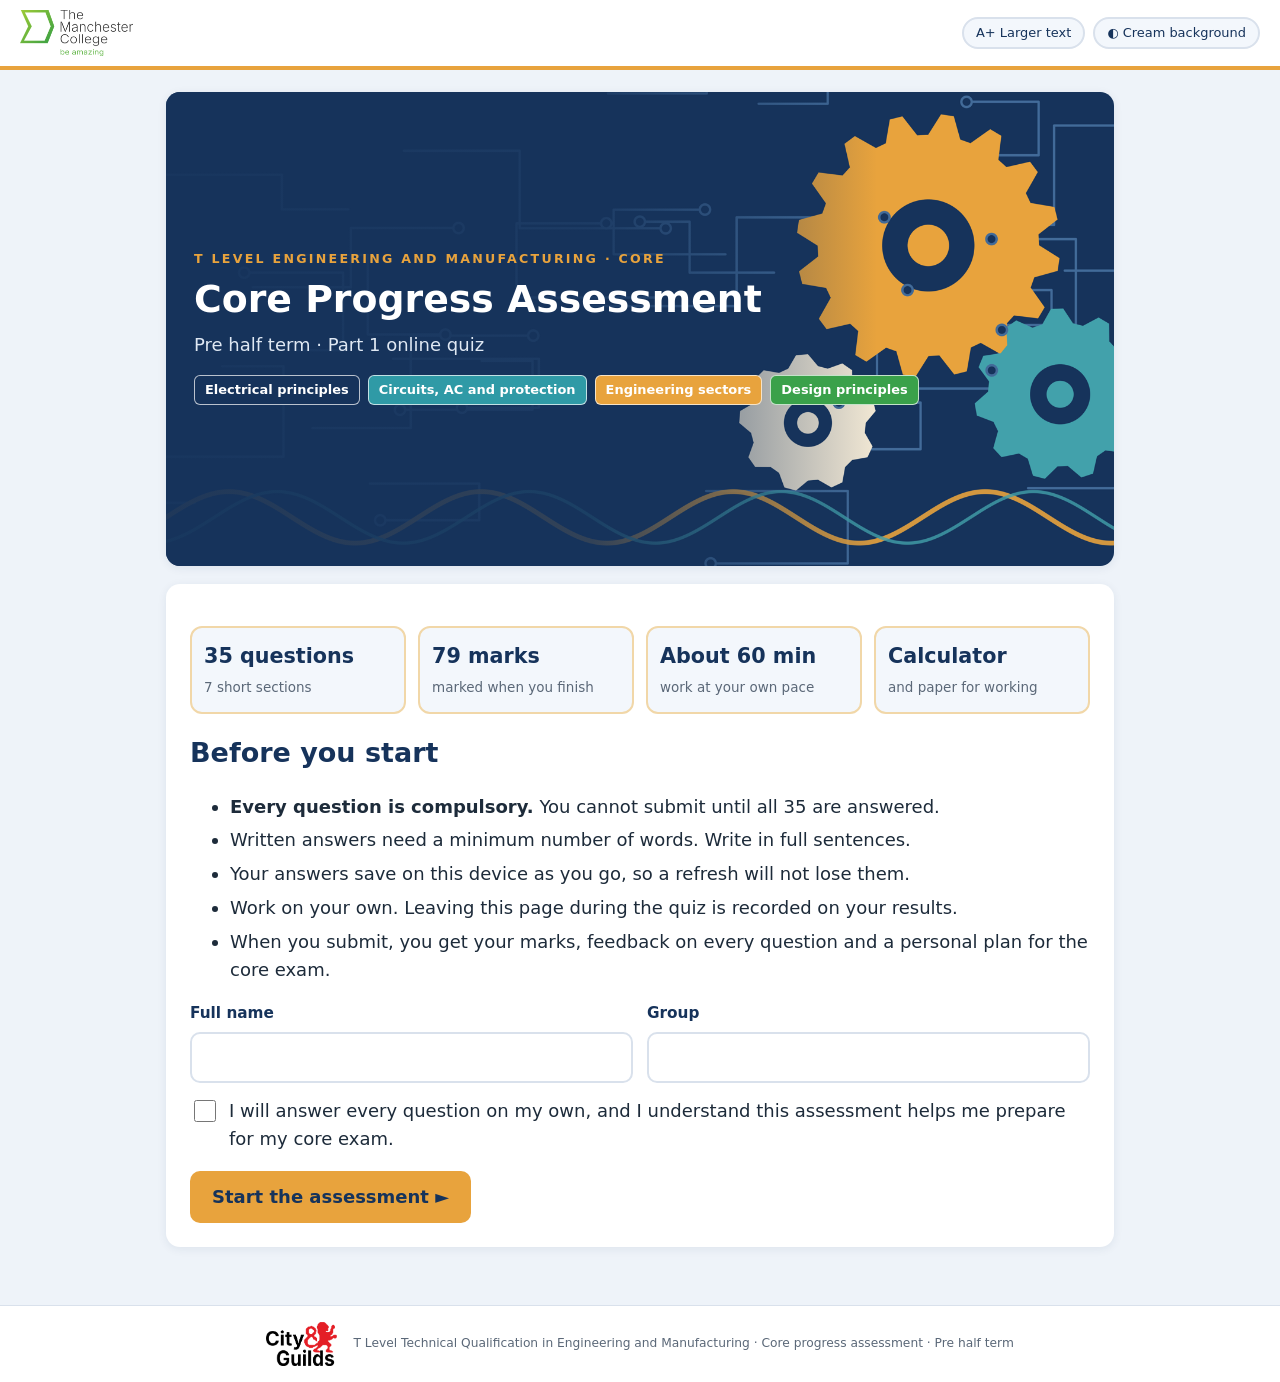
==== index.html @ 7dcbe788 "Add online core progress assessment with auto-marking, personal feedback and teacher dashboard Co-Au" ====
<!doctype html>
<html lang="en-GB">
<head>
<meta charset="utf-8">
<meta name="viewport" content="width=device-width, initial-scale=1">
<title>Core Progress Assessment</title>
<meta name="description" content="T Level Engineering and Manufacturing core progress assessment, pre half term.">
<link rel="stylesheet" href="css/style.css">
</head>
<body>
<header class="topbar">
  <img src="img/tmc.png" alt="The Manchester College" class="logo-tmc">
  <div class="topbar-mid" id="topbarMid"></div>
  <div class="a11y">
    <button type="button" class="chip" id="btnText" aria-pressed="false" title="Larger text">A+ Larger text</button>
    <button type="button" class="chip" id="btnCream" aria-pressed="false" title="Cream background (reading support)">◐ Cream background</button>
  </div>
</header>

<main id="app" tabindex="-1"></main>

<footer class="foot">
  <img src="img/cg.png" alt="City &amp; Guilds" class="logo-cg">
  <span>T Level Technical Qualification in Engineering and Manufacturing · Core progress assessment · Pre half term</span>
</footer>

<div class="modal" id="modal" hidden>
  <div class="modal-card" role="dialog" aria-modal="true" aria-labelledby="modalTitle">
    <h2 id="modalTitle"></h2>
    <div id="modalBody"></div>
    <div class="modal-actions" id="modalActions"></div>
  </div>
</div>

<script src="js/data.js"></script>
<script src="js/engine.js"></script>
<script src="js/app.js"></script>
</body>
</html>
---- css/style.css ----
:root {
  --navy: #16335B; --navy-2: #22487a; --amber: #E8A33D; --teal: #2F9AA6; --green: #2E8B3E; --red: #C0392B;
  --ink: #1d2b3a; --muted: #5b6878; --line: #d9e1ec; --soft: #f3f7fc; --card: #ffffff; --bg: #eef3f9;
  --fs: 18px; --radius: 14px;
}
body.cream { --bg: #f7f1e1; --card: #fffaf0; --soft: #fbf5e6; }
body.big { --fs: 21px; }
* { box-sizing: border-box; }
html { font-size: var(--fs); }
body { margin: 0; background: var(--bg); color: var(--ink); font-family: Verdana, "DejaVu Sans", Arial, sans-serif; line-height: 1.55; }
button, input, textarea { font: inherit; }
h1, h2, h3 { color: var(--navy); line-height: 1.25; }
a { color: var(--navy-2); }

.topbar { display: flex; align-items: center; gap: 16px; padding: 10px 20px; background: #fff; border-bottom: 4px solid var(--amber); position: sticky; top: 0; z-index: 20; }
.logo-tmc { height: 46px; width: auto; }
.topbar-mid { flex: 1; min-width: 0; }
.a11y { display: flex; gap: 8px; flex-wrap: wrap; justify-content: flex-end; }
.chip { border: 2px solid var(--line); background: var(--soft); color: var(--navy); border-radius: 999px; padding: 4px 12px; font-size: .72rem; cursor: pointer; }
.chip[aria-pressed="true"] { background: var(--navy); color: #fff; border-color: var(--navy); }

main { max-width: 980px; margin: 0 auto; padding: 22px 16px 40px; outline: none; }
.foot { display: flex; align-items: center; gap: 16px; justify-content: center; padding: 16px; color: var(--muted); font-size: .68rem; border-top: 1px solid var(--line); background: #fff; flex-wrap: wrap; text-align: center; }
.logo-cg { height: 44px; }

.card { background: var(--card); border-radius: var(--radius); box-shadow: 0 2px 10px rgba(22, 51, 91, .08); padding: 24px; margin-bottom: 18px; }
.hero { border-radius: var(--radius); overflow: hidden; position: relative; background: var(--navy); color: #fff; }
.hero img { width: 100%; display: block; aspect-ratio: 2 / 1; object-fit: cover; }
.hero .hero-text { position: absolute; inset: 0; padding: 28px; background: linear-gradient(90deg, rgba(22,51,91,.95) 0%, rgba(22,51,91,.85) 45%, rgba(22,51,91,0) 75%); display: flex; flex-direction: column; justify-content: center; }
.hero .kicker { color: var(--amber); letter-spacing: .18em; font-weight: bold; font-size: .7rem; text-transform: uppercase; }
.hero h1 { color: #fff; font-size: 2.1rem; margin: .2em 0; }
.hero p { margin: 0; color: #dfe8f3; }
.tags { display: flex; flex-wrap: wrap; gap: 8px; margin: 16px 0 4px; }
.tag { color: #fff; border: 1.5px solid rgba(255,255,255,.7); border-radius: 6px; padding: 4px 10px; font-size: .72rem; font-weight: bold; }

.facts { display: grid; grid-template-columns: repeat(4, 1fr); gap: 12px; margin: 18px 0; }
.fact { background: var(--soft); border: 2px solid #f1d7a8; border-radius: 12px; padding: 12px; }
.fact b { display: block; color: var(--navy); font-size: 1.15rem; }
.fact span { color: var(--muted); font-size: .75rem; }
.rules li { margin: 6px 0; }
.form-row { display: grid; grid-template-columns: 1fr 1fr; gap: 14px; margin: 12px 0; }
label.field { display: block; font-weight: bold; color: var(--navy); font-size: .85rem; }
label.field input { display: block; width: 100%; margin-top: 6px; padding: 12px; border: 2px solid var(--line); border-radius: 10px; background: #fff; }
label.check { display: flex; gap: 10px; align-items: flex-start; margin: 14px 0; cursor: pointer; }
label.check input { width: 22px; height: 22px; margin-top: 3px; flex: none; }

.btn { border: none; border-radius: 10px; padding: 12px 22px; font-weight: bold; cursor: pointer; background: var(--navy); color: #fff; }
.btn:hover { background: var(--navy-2); }
.btn:disabled { background: #9aa8b8; cursor: not-allowed; }
.btn.amber { background: var(--amber); color: var(--navy); }
.btn.ghost { background: transparent; color: var(--navy); border: 2px solid var(--navy); }
.btn.green { background: var(--green); }
.btn-row { display: flex; gap: 12px; flex-wrap: wrap; align-items: center; margin-top: 18px; }
.spacer { flex: 1; }

/* quiz */
.progress { display: flex; align-items: center; gap: 12px; font-size: .75rem; color: var(--navy); }
.bar { flex: 1; height: 12px; background: var(--line); border-radius: 999px; overflow: hidden; }
.bar > i { display: block; height: 100%; background: linear-gradient(90deg, var(--teal), var(--amber)); border-radius: 999px; transition: width .4s; }
.qmap { display: grid; grid-template-columns: repeat(auto-fill, minmax(38px, 1fr)); gap: 6px; margin: 14px 0 6px; }
.qmap button { aspect-ratio: 1; border-radius: 8px; border: 2px solid var(--line); background: #fff; color: var(--navy); font-weight: bold; font-size: .72rem; cursor: pointer; position: relative; padding: 0; }
.qmap button.done { background: var(--navy); color: #fff; border-color: var(--navy); }
.qmap button.cur { outline: 3px solid var(--amber); outline-offset: 1px; }
.qmap button.flag::after { content: "⚑"; position: absolute; top: -8px; right: -5px; color: var(--amber); font-size: .8rem; }
.legend { font-size: .68rem; color: var(--muted); display: flex; gap: 16px; flex-wrap: wrap; }

.section-intro { border-left: 8px solid var(--amber); }
.qhead { display: flex; justify-content: space-between; align-items: center; gap: 12px; flex-wrap: wrap; }
.qtype { display: inline-flex; gap: 8px; align-items: center; background: var(--soft); border-radius: 999px; padding: 4px 14px; font-size: .72rem; color: var(--navy); font-weight: bold; }
.qtype.adv { background: #fff1db; color: #8a5a10; }
.pts { font-size: .75rem; color: var(--muted); font-weight: bold; }
.qtext { font-size: 1.05rem; margin: 16px 0; }
.how { font-size: .78rem; color: var(--muted); margin-top: -6px; }
.answer-input { width: 100%; padding: 14px; border: 2px solid var(--line); border-radius: 10px; background: #fff; font-size: 1rem; }
.answer-input:focus, label.field input:focus { border-color: var(--teal); outline: 3px solid rgba(47, 154, 166, .25); }
textarea.answer-input { min-height: 190px; resize: vertical; line-height: 1.6; }
.num-wrap { display: flex; align-items: center; gap: 10px; max-width: 420px; }
.unit { font-weight: bold; color: var(--navy); }
.counter { font-size: .72rem; color: var(--muted); margin-top: 6px; }
.counter.ok { color: var(--green); }
.opts { display: grid; gap: 10px; }
.opt { display: flex; gap: 12px; align-items: flex-start; border: 2px solid var(--line); border-radius: 12px; padding: 12px 14px; background: #fff; cursor: pointer; }
.opt:hover { border-color: var(--teal); }
.opt.sel { border-color: var(--navy); background: #eaf0f8; }
.opt input { width: 22px; height: 22px; margin-top: 2px; flex: none; }
.opt .letter { font-weight: bold; color: var(--navy); }
.flagbtn { background: none; border: 2px dashed var(--amber); color: #8a5a10; border-radius: 10px; padding: 8px 14px; cursor: pointer; font-size: .75rem; }
.flagbtn[aria-pressed="true"] { background: #fff1db; border-style: solid; }
.warn { background: #fff4f2; border: 2px solid #f0b4ab; color: #8c2a1f; border-radius: 12px; padding: 12px 16px; margin: 12px 0; font-size: .85rem; }
.info { background: #eef7f8; border: 2px solid #b9dfe3; border-radius: 12px; padding: 12px 16px; margin: 12px 0; font-size: .85rem; }
.review-list { list-style: none; padding: 0; margin: 0; display: grid; gap: 6px; }
.review-list li { display: flex; justify-content: space-between; gap: 10px; padding: 10px 12px; border-radius: 10px; background: var(--soft); align-items: center; font-size: .82rem; }
.review-list li.missing { background: #fff4f2; }
.review-list .st { font-weight: bold; white-space: nowrap; }

/* results */
.score-wrap { display: grid; grid-template-columns: 220px 1fr; gap: 24px; align-items: center; }
.ring { width: 200px; height: 200px; position: relative; }
.ring svg { transform: rotate(-90deg); }
.ring .ring-txt { position: absolute; inset: 0; display: flex; flex-direction: column; align-items: center; justify-content: center; }
.ring .big { font-size: 2.3rem; font-weight: bold; color: var(--navy); }
.ring .small { font-size: .75rem; color: var(--muted); }
.bandpill { display: inline-block; color: #fff; padding: 6px 16px; border-radius: 999px; font-weight: bold; }
.meter { margin: 12px 0; }
.meter .top { display: flex; justify-content: space-between; font-size: .8rem; font-weight: bold; color: var(--navy); }
.meter .bar { height: 14px; margin-top: 4px; }
.meter .bar > i { background: var(--c, var(--navy)); }
.badges { display: flex; flex-wrap: wrap; gap: 12px; }
.badge { flex: 1 1 180px; border-radius: 14px; padding: 14px; background: linear-gradient(135deg, #fff7e8, #fff); border: 2px solid #f1d7a8; text-align: center; }
.badge .ic { font-size: 2rem; }
.badge b { display: block; color: var(--navy); }
.badge span { font-size: .7rem; color: var(--muted); }
.badge.locked { filter: grayscale(1); opacity: .45; }
.prio { border-left: 8px solid var(--c, var(--amber)); padding-left: 16px; margin: 16px 0; }
.prio h3 { margin: 0 0 6px; }
.prio ol { margin: 6px 0 0; padding-left: 22px; }
.plan { width: 100%; border-collapse: collapse; font-size: .8rem; }
.plan th, .plan td { border: 1px solid var(--line); padding: 8px 10px; text-align: left; vertical-align: top; }
.plan th { background: var(--navy); color: #fff; }
details.qr { border: 2px solid var(--line); border-radius: 12px; margin: 8px 0; background: #fff; }
details.qr summary { cursor: pointer; padding: 12px 14px; display: flex; gap: 10px; align-items: center; font-size: .82rem; list-style: none; }
details.qr summary::-webkit-details-marker { display: none; }
details.qr .body { padding: 0 16px 14px; font-size: .82rem; }
.mk { min-width: 64px; text-align: center; border-radius: 999px; padding: 2px 8px; font-weight: bold; color: #fff; font-size: .72rem; }
.mk.correct { background: var(--green); } .mk.partial { background: var(--amber); color: var(--navy); } .mk.wrong { background: var(--red); }
.yours { background: var(--soft); padding: 8px 10px; border-radius: 8px; white-space: pre-wrap; }
.crit-hit { color: var(--green); } .crit-miss { color: var(--red); }
.pledge textarea { min-height: 90px; }
.confetti { position: fixed; inset: 0; pointer-events: none; z-index: 60; }

.modal { position: fixed; inset: 0; background: rgba(10, 25, 45, .55); display: flex; align-items: center; justify-content: center; z-index: 50; padding: 16px; }
.modal[hidden] { display: none; }
.modal-card { background: #fff; border-radius: var(--radius); padding: 24px; max-width: 560px; width: 100%; }
.modal-actions { display: flex; gap: 12px; justify-content: flex-end; flex-wrap: wrap; margin-top: 16px; }

.marking { text-align: center; padding: 60px 20px; }
.gear-spin { font-size: 4rem; display: inline-block; animation: spin 1.6s linear infinite; }
@keyframes spin { to { transform: rotate(360deg); } }

@media (max-width: 720px) {
  .facts { grid-template-columns: 1fr 1fr; }
  .form-row { grid-template-columns: 1fr; }
  .score-wrap { grid-template-columns: 1fr; justify-items: center; }
  .hero h1 { font-size: 1.4rem; }
  .hero img { aspect-ratio: 4 / 3; }
  .a11y .chip { font-size: .62rem; }
  .logo-tmc { height: 34px; }
}
@media print {
  .topbar, .no-print, .btn-row, .a11y { display: none !important; }
  body { background: #fff; font-size: 11pt; }
  .card { box-shadow: none; border: 1px solid #ccc; break-inside: avoid; }
  details.qr { break-inside: avoid; }
  details.qr .body { display: block !important; }
  main { max-width: none; padding: 0; }
}
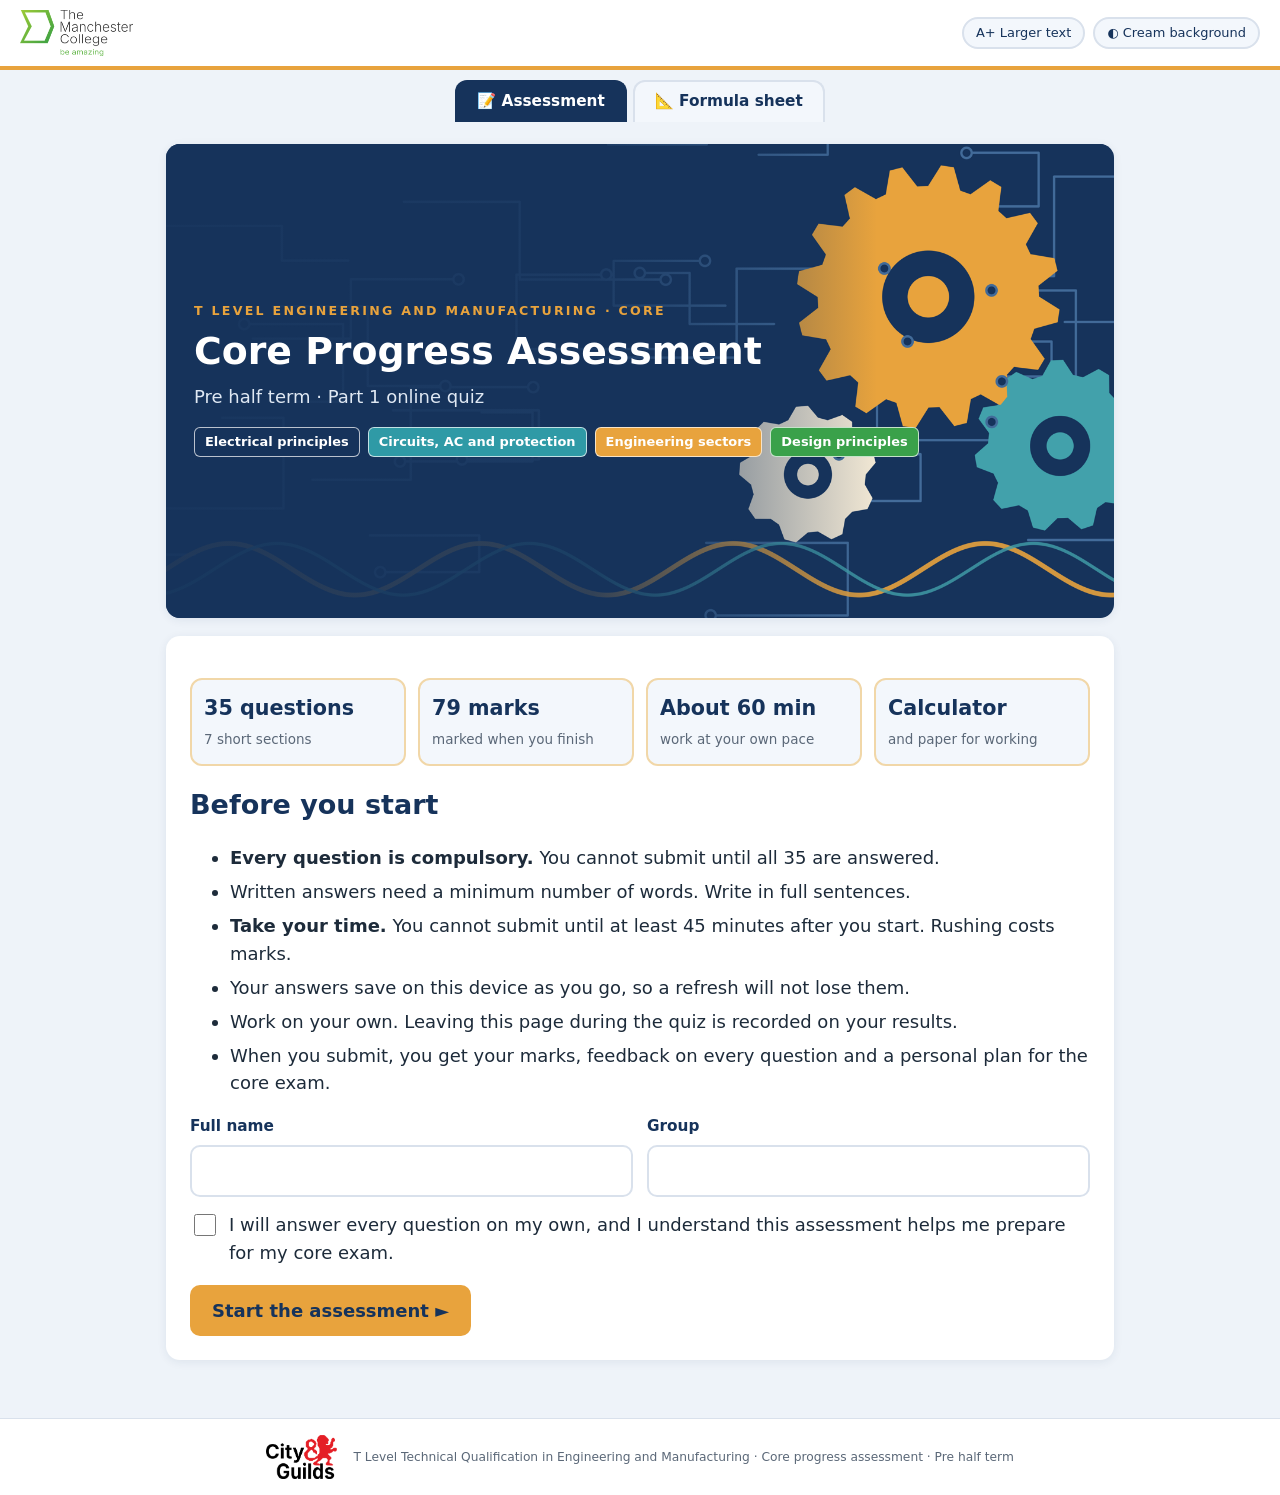
==== commit f7948dd9: "Add a Formula sheet tab covering every formula used in the assessment Co-Authored-By: Claude Opus 5." ====
--- a/index.html
+++ b/index.html
@@ -17,7 +17,13 @@
   </div>
 </header>
 
+<nav class="tabs" role="tablist" aria-label="Assessment sections">
+  <button type="button" role="tab" id="tabQuiz" aria-selected="true" aria-controls="app">📝 Assessment</button>
+  <button type="button" role="tab" id="tabFormula" aria-selected="false" aria-controls="formulas">📐 Formula sheet</button>
+</nav>
+
 <main id="app" tabindex="-1"></main>
+<main id="formulas" hidden></main>
 
 <footer class="foot">
   <img src="img/cg.png" alt="City &amp; Guilds" class="logo-cg">
@@ -32,8 +38,10 @@
   </div>
 </div>
 
+<script src="js/config.js"></script>
 <script src="js/data.js"></script>
 <script src="js/engine.js"></script>
 <script src="js/app.js"></script>
+<script src="js/formulas.js"></script>
 </body>
 </html>
--- a/css/style.css
+++ b/css/style.css
@@ -4,7 +4,7 @@
   --fs: 18px; --radius: 14px;
 }
 body.cream { --bg: #f7f1e1; --card: #fffaf0; --soft: #fbf5e6; }
-body.big { --fs: 21px; }
+html.big, body.big { --fs: 22px; }
 * { box-sizing: border-box; }
 html { font-size: var(--fs); }
 body { margin: 0; background: var(--bg); color: var(--ink); font-family: Verdana, "DejaVu Sans", Arial, sans-serif; line-height: 1.55; }
@@ -70,6 +70,9 @@
 .qtype.adv { background: #fff1db; color: #8a5a10; }
 .pts { font-size: .75rem; color: var(--muted); font-weight: bold; }
 .qtext { font-size: 1.05rem; margin: 16px 0; }
+.qfig { margin: 6px 0 16px; text-align: center; background: #fff; border: 1px solid var(--line); border-radius: 12px; padding: 10px; }
+.qfig img { max-width: 100%; max-height: 300px; }
+.qfig.small img { max-height: 200px; }
 .how { font-size: .78rem; color: var(--muted); margin-top: -6px; }
 .answer-input { width: 100%; padding: 14px; border: 2px solid var(--line); border-radius: 10px; background: #fff; font-size: 1rem; }
 .answer-input:focus, label.field input:focus { border-color: var(--teal); outline: 3px solid rgba(47, 154, 166, .25); }
@@ -154,3 +157,27 @@
   details.qr .body { display: block !important; }
   main { max-width: none; padding: 0; }
 }
+
+/* tabs and formula sheet */
+.tabs { display: flex; gap: 6px; justify-content: center; padding: 10px 16px 0; max-width: 980px; margin: 0 auto; }
+.tabs button { white-space: nowrap; border: 2px solid var(--line); border-bottom: none; background: var(--soft); color: var(--navy); font-weight: bold; padding: 8px 20px; border-radius: 12px 12px 0 0; cursor: pointer; font-size: .85rem; }
+.tabs button[aria-selected="true"] { background: var(--navy); color: #fff; border-color: var(--navy); }
+.fsheet .fs-head { display: flex; justify-content: space-between; gap: 12px; align-items: flex-start; flex-wrap: wrap; }
+.fsheet h2 { margin: 0 0 4px; }
+.muted { color: var(--muted); font-size: .8rem; margin: 0; }
+.fs-grid { display: grid; grid-template-columns: repeat(auto-fit, minmax(min(380px, 100%), 1fr)); gap: 16px; margin-top: 16px; }
+.fs-sec { min-width: 0; border: 1px solid var(--line); border-radius: 12px; padding: 14px 16px; background: var(--soft); }
+.fs-sec h3 { margin: 0 0 8px; font-size: .95rem; border-bottom: 3px solid var(--amber); padding-bottom: 4px; }
+.fs-t { width: 100%; table-layout: fixed; border-collapse: collapse; font-size: .78rem; }
+.fs-t th, .fs-t td { text-align: left; padding: 8px 6px; border-bottom: 1px solid var(--line); vertical-align: middle; }
+.fs-t th[scope="row"] { color: var(--navy); width: 38%; font-weight: bold; }
+.fm { overflow-x: auto; padding: 2px 0; }
+.fs-t math { font-size: 1.25rem; math-style: normal; }
+.fs-t mtext { font-family: Verdana, "DejaVu Sans", Arial, sans-serif; font-size: .8em; }
+.fs-note { color: var(--muted); font-size: .7rem; margin-top: 2px; }
+.fs-t.pref th { color: var(--navy); }
+.fs-ul { margin: 0; padding-left: 18px; font-size: .78rem; }
+.fs-ul li { margin: 4px 0; }
+@media (max-width: 520px) { .fs-grid { grid-template-columns: 1fr; } .fs-t th[scope="row"] { width: 34%; } }
+@media print { .tabs { display: none !important; } }
+@media (max-width: 520px) { .fs-t tr { display: block; padding: 6px 0; border-bottom: 1px solid var(--line); } .fs-t th[scope="row"], .fs-t td { display: block; width: auto !important; border: none; padding: 2px 4px; } .fs-t.pref tr { display: table-row; } .fs-t.pref th, .fs-t.pref td { display: table-cell; } }
